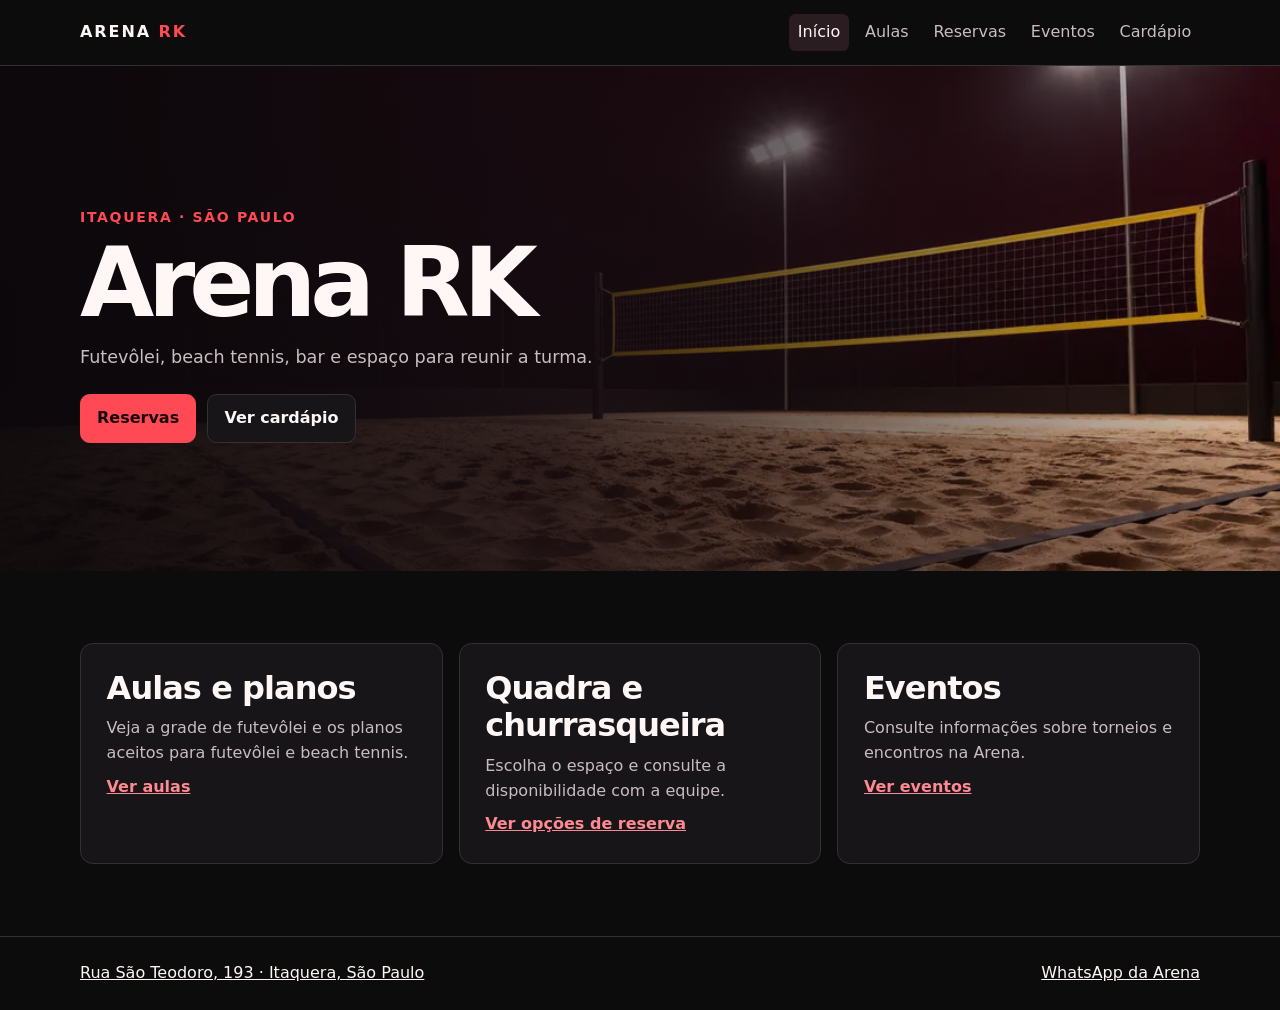
==== arena/index.html @ ce9a0113 "Adiciona site da Arena com aulas, reservas, eventos e cardápio" ====
<!doctype html>
<html lang="pt-BR">
<head>
  <meta charset="utf-8">
  <meta name="viewport" content="width=device-width, initial-scale=1">
  <meta name="theme-color" content="#0d0c0d">
  <title>Início | Arena RK Itaquera</title>
  <link rel="stylesheet" href="../arena/site.css">
</head>
<body>
  <header class="site-header">
    <div class="wrap">
      <a class="wordmark" href="../arena/">ARENA <b>RK</b></a>
      <nav aria-label="Navegação principal">
        <a href="../arena/" aria-current="page">Início</a>
        <a href="../aulas/">Aulas</a>
        <a href="../reservas/">Reservas</a>
        <a href="../eventos/">Eventos</a>
        <a href="../cardapio/">Cardápio</a>
      </nav>
    </div>
  </header>
  <main>
    <section class="hero"><div class="hero-inner"><div class="wrap">
      <p class="eyebrow">Itaquera · São Paulo</p>
      <h1>Arena RK</h1>
      <p>Futevôlei, beach tennis, bar e espaço para reunir a turma.</p>
      <div class="actions"><a class="button primary" href="../reservas/">Reservas</a><a class="button" href="../cardapio/">Ver cardápio</a></div>
    </div></div></section>
    <section class="wrap content grid" aria-label="O que fazer na Arena">
      <article class="panel"><h2>Aulas e planos</h2><p>Veja a grade de futevôlei e os planos aceitos para futevôlei e beach tennis.</p><p><a href="../aulas/">Ver aulas</a></p></article>
      <article class="panel"><h2>Quadra e churrasqueira</h2><p>Escolha o espaço e consulte a disponibilidade com a equipe.</p><p><a href="../reservas/">Ver opções de reserva</a></p></article>
      <article class="panel"><h2>Eventos</h2><p>Consulte informações sobre torneios e encontros na Arena.</p><p><a href="../eventos/">Ver eventos</a></p></article>
    </section>
  </main>
  <footer><div class="wrap"><a href="https://www.google.com/maps/search/?api=1&amp;query=Rua+S%C3%A3o+Teodoro%2C+193%2C+Itaquera%2C+S%C3%A3o+Paulo">Rua São Teodoro, 193 · Itaquera, São Paulo</a><a href="https://wa.me/message/YLUL3SLSPCZ5C1">WhatsApp da Arena</a></div></footer>
</body>
</html>
---- arena/site.css ----
:root {
  color-scheme: dark;
  --bg: #0d0c0d;
  --panel: #171517;
  --line: #343034;
  --text: #fff7f6;
  --muted: #c8bdc1;
  --red: #ff4a56;
  font-family: system-ui, sans-serif;
}
* { box-sizing: border-box; }
body { margin: 0; background: var(--bg); color: var(--text); line-height: 1.55; }
a { color: inherit; }
a:focus-visible { outline: 2px solid var(--red); outline-offset: 4px; }
.wrap { width: min(100% - 2rem, 70rem); margin-inline: auto; }
.site-header { border-bottom: 1px solid var(--line); }
.site-header .wrap { display: flex; align-items: center; justify-content: space-between; gap: .7rem 1rem; flex-wrap: wrap; padding-block: .85rem; }
.wordmark { font-weight: 850; letter-spacing: .12em; text-decoration: none; }
.wordmark b { color: var(--red); }
nav { display: flex; flex-wrap: wrap; gap: .25rem .45rem; }
nav a { padding: .4rem .55rem; color: var(--muted); text-decoration: none; border-radius: .4rem; }
nav a:hover, nav a[aria-current] { color: var(--text); background: #2a1c21; }
.hero { background: #221218 url('../imagens/identidade/quadra-ilustrativa.webp') center / cover; }
.hero-inner { background: linear-gradient(90deg, #0c080bf2 0%, #140b10d9 43%, #130a1026 100%); }
.hero .wrap { min-height: 30rem; padding-block: clamp(4rem, 10vw, 9rem); }
.eyebrow { color: var(--red); font-weight: 750; letter-spacing: .12em; text-transform: uppercase; font-size: .875rem; }
h1, h2, p { margin: 0; }
h1 { font-size: clamp(2.7rem, 8.8vw, 6rem); line-height: 1; letter-spacing: -.065em; }
h2 { font-size: clamp(1.35rem, 3vw, 2rem); line-height: 1.18; letter-spacing: -.03em; }
p { margin-top: .8rem; color: var(--muted); }
.hero p:not(.eyebrow), .intro p { max-width: 42rem; font-size: 1.1rem; }
.hero h1, .intro h1 { margin-top: .45rem; }
.actions { display: flex; flex-wrap: wrap; gap: .7rem; margin-top: 1.4rem; }
.button { display: inline-block; padding: .7rem 1rem; border-radius: .6rem; border: 1px solid var(--line); text-decoration: none; font-weight: 750; background: var(--panel); }
.button:hover { border-color: var(--red); }
.button.primary { background: var(--red); border-color: var(--red); color: #19080c; }
.button.primary:hover { background: #ff7982; }
.content { padding-block: clamp(2.2rem, 7vw, 4.5rem); }
.intro { margin-bottom: 1.8rem; }
.grid { display: grid; grid-template-columns: repeat(auto-fit, minmax(min(100%, 17rem), 1fr)); gap: 1rem; }
.panel { background: var(--panel); border: 1px solid var(--line); border-radius: .8rem; padding: clamp(1rem, 3vw, 1.6rem); }
.panel p { margin-top: .55rem; }
.panel a:not(.button) { color: #ff8992; font-weight: 700; }
.note { margin-top: 1.25rem; }
footer { border-top: 1px solid var(--line); padding-block: 1.5rem; color: var(--muted); }
footer .wrap { display: flex; flex-wrap: wrap; justify-content: space-between; gap: .75rem 2rem; }
footer a { color: var(--text); }
@media (max-width: 600px) {
  .hero .wrap { min-height: 24rem; }
  .hero-inner { background: linear-gradient(90deg, #0c080beb, #140b10a8); }
}
.section-title { margin-bottom: .85rem; }
.panel h3 { margin: 0; font-size: 1.2rem; }
.schedule { padding: 0; margin: .75rem 0 0; list-style: none; }
.schedule li { display: grid; grid-template-columns: 3.8rem 1fr; gap: .65rem; padding: .48rem 0; border-top: 1px solid var(--line); }
.schedule time { color: #ff8992; font-weight: 750; font-variant-numeric: tabular-nums; }
.plans { margin-top: 1.6rem; }
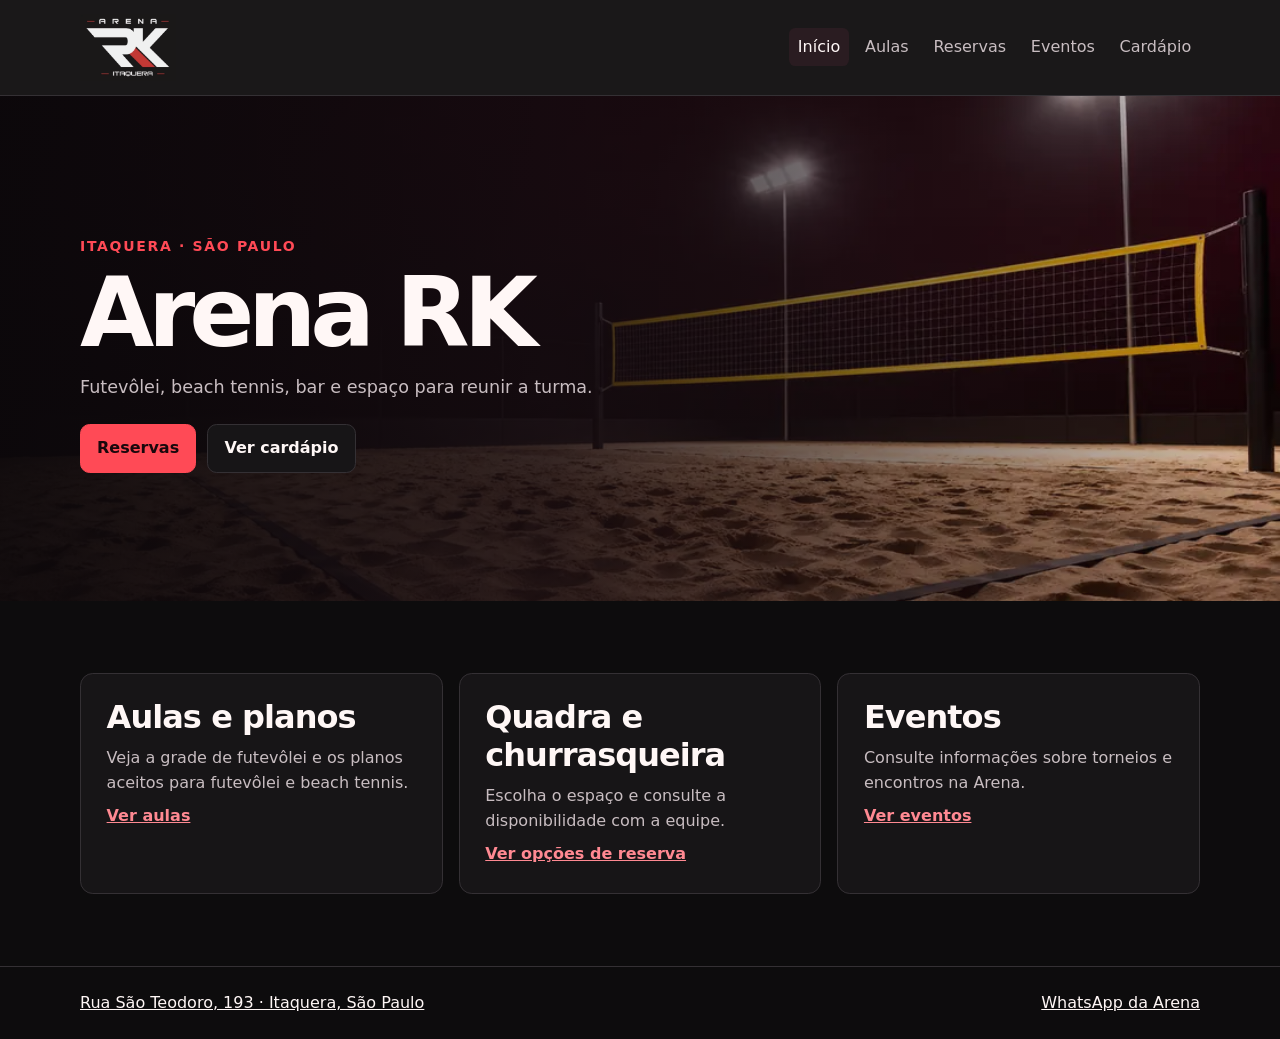
==== commit 1baa48fa: "Aplica as versões oficiais do logo da Arena RK" ====
--- a/arena/index.html
+++ b/arena/index.html
@@ -10,7 +10,7 @@
 <body>
   <header class="site-header">
     <div class="wrap">
-      <a class="wordmark" href="../arena/">ARENA <b>RK</b></a>
+      <a class="wordmark" href="../arena/"><img src="../imagens/identidade/logo-arena-rk-escuro.webp" width="600" height="421" alt="Arena RK Itaquera"></a>
       <nav aria-label="Navegação principal">
         <a href="../arena/" aria-current="page">Início</a>
         <a href="../aulas/">Aulas</a>
--- a/arena/site.css
+++ b/arena/site.css
@@ -13,10 +13,9 @@
 a { color: inherit; }
 a:focus-visible { outline: 2px solid var(--red); outline-offset: 4px; }
 .wrap { width: min(100% - 2rem, 70rem); margin-inline: auto; }
-.site-header { border-bottom: 1px solid var(--line); }
+.site-header { background: #1a1819; border-bottom: 1px solid var(--line); }
 .site-header .wrap { display: flex; align-items: center; justify-content: space-between; gap: .7rem 1rem; flex-wrap: wrap; padding-block: .85rem; }
-.wordmark { font-weight: 850; letter-spacing: .12em; text-decoration: none; }
-.wordmark b { color: var(--red); }
+.wordmark img { display: block; width: 6rem; height: auto; }
 nav { display: flex; flex-wrap: wrap; gap: .25rem .45rem; }
 nav a { padding: .4rem .55rem; color: var(--muted); text-decoration: none; border-radius: .4rem; }
 nav a:hover, nav a[aria-current] { color: var(--text); background: #2a1c21; }
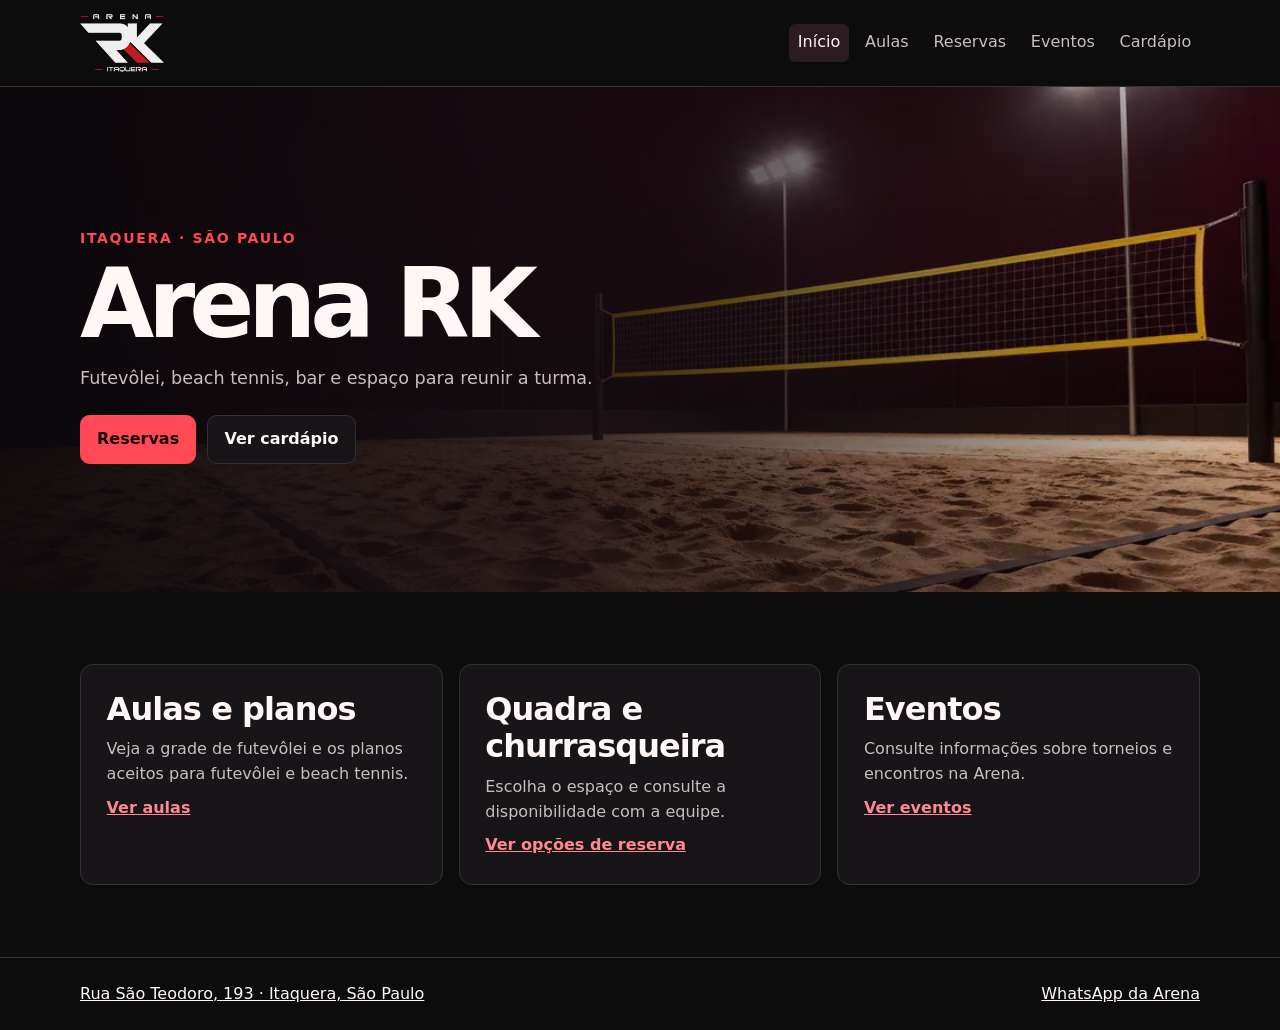
==== commit 67fc9996: "Usa os logos proporcionais com fundo transparente" ====
--- a/arena/index.html
+++ b/arena/index.html
@@ -10,7 +10,7 @@
 <body>
   <header class="site-header">
     <div class="wrap">
-      <a class="wordmark" href="../arena/"><img src="../imagens/identidade/logo-arena-rk-escuro.webp" width="600" height="421" alt="Arena RK Itaquera"></a>
+      <a class="wordmark" href="../arena/"><img src="../imagens/identidade/logo-arena-rk-escuro-transparente.webp" width="600" height="418" alt="Arena RK Itaquera"></a>
       <nav aria-label="Navegação principal">
         <a href="../arena/" aria-current="page">Início</a>
         <a href="../aulas/">Aulas</a>
--- a/arena/site.css
+++ b/arena/site.css
@@ -13,9 +13,9 @@
 a { color: inherit; }
 a:focus-visible { outline: 2px solid var(--red); outline-offset: 4px; }
 .wrap { width: min(100% - 2rem, 70rem); margin-inline: auto; }
-.site-header { background: #1a1819; border-bottom: 1px solid var(--line); }
+.site-header { background: var(--bg); border-bottom: 1px solid var(--line); }
 .site-header .wrap { display: flex; align-items: center; justify-content: space-between; gap: .7rem 1rem; flex-wrap: wrap; padding-block: .85rem; }
-.wordmark img { display: block; width: 6rem; height: auto; }
+.wordmark img { display: block; width: 5.25rem; height: auto; }
 nav { display: flex; flex-wrap: wrap; gap: .25rem .45rem; }
 nav a { padding: .4rem .55rem; color: var(--muted); text-decoration: none; border-radius: .4rem; }
 nav a:hover, nav a[aria-current] { color: var(--text); background: #2a1c21; }
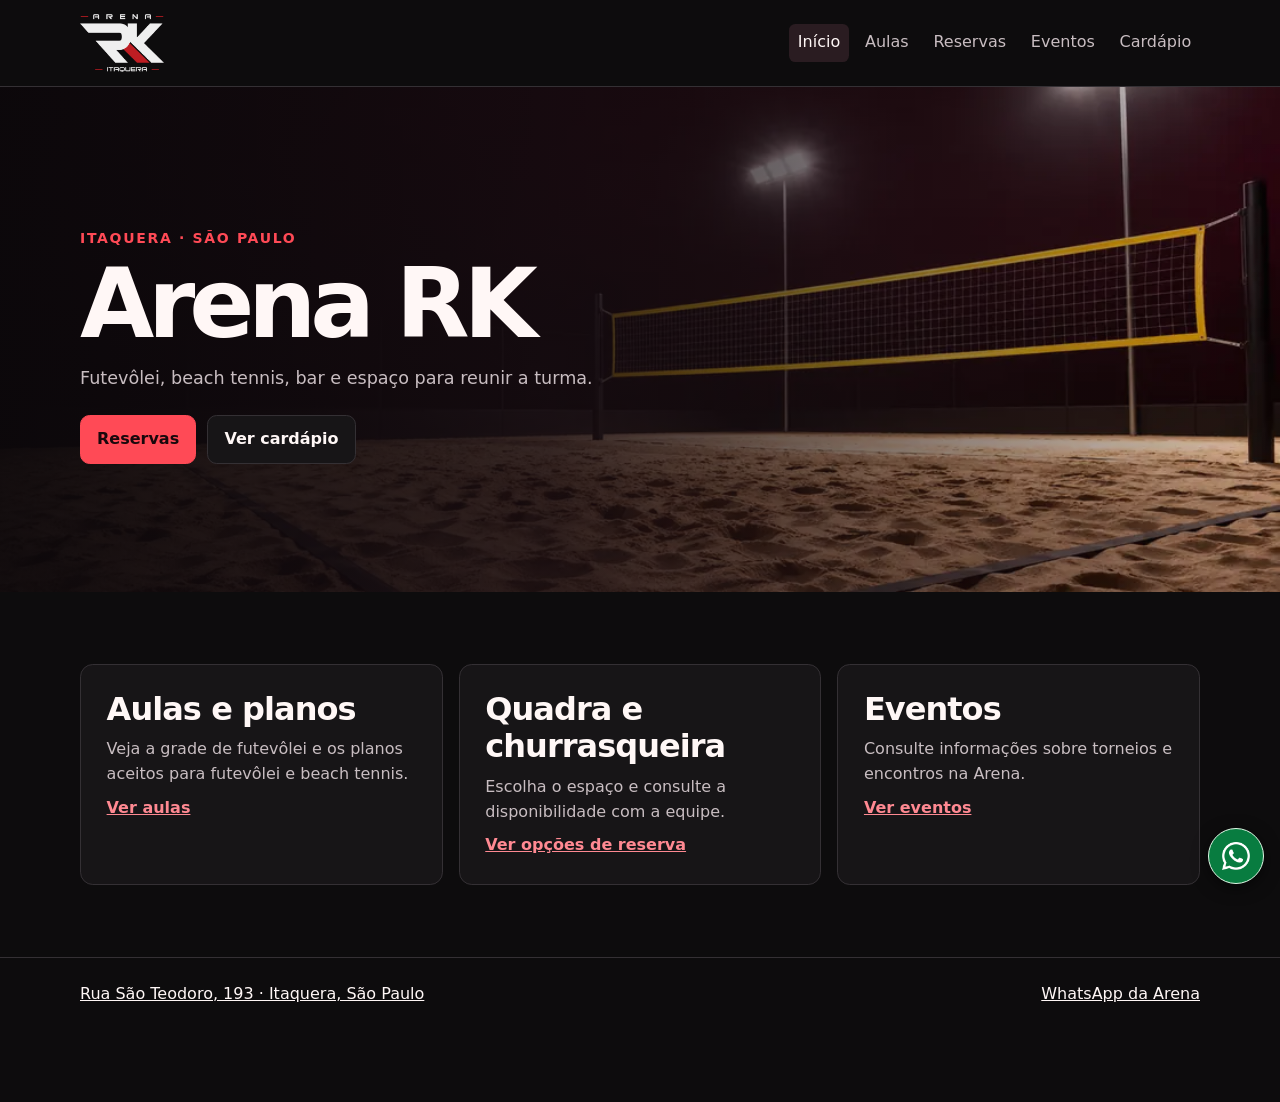
==== commit 6cf09e97: "Adiciona botão flutuante do WhatsApp ao site" ====
--- a/arena/index.html
+++ b/arena/index.html
@@ -6,6 +6,7 @@
   <meta name="theme-color" content="#0d0c0d">
   <title>Início | Arena RK Itaquera</title>
   <link rel="stylesheet" href="../arena/site.css">
+  <link rel="stylesheet" href="../arena/whatsapp.css">
 </head>
 <body>
   <header class="site-header">
@@ -34,5 +35,8 @@
     </section>
   </main>
   <footer><div class="wrap"><a href="https://www.google.com/maps/search/?api=1&amp;query=Rua+S%C3%A3o+Teodoro%2C+193%2C+Itaquera%2C+S%C3%A3o+Paulo">Rua São Teodoro, 193 · Itaquera, São Paulo</a><a href="https://wa.me/message/YLUL3SLSPCZ5C1">WhatsApp da Arena</a></div></footer>
+  <a class="whatsapp-float" href="https://wa.me/message/YLUL3SLSPCZ5C1" aria-label="Falar com a Arena RK pelo WhatsApp">
+    <img src="../imagens/identidade/whatsapp.png" width="96" height="96" alt="">
+  </a>
 </body>
 </html>
--- a/arena/whatsapp.css
+++ b/arena/whatsapp.css
@@ -0,0 +1,18 @@
+.whatsapp-float {
+  position: fixed;
+  z-index: 10;
+  right: max(1rem, env(safe-area-inset-right));
+  bottom: max(1rem, env(safe-area-inset-bottom));
+  display: grid;
+  width: 3.5rem;
+  height: 3.5rem;
+  place-items: center;
+  border-radius: 50%;
+  border: 1px solid #dff8e6;
+  background: #087c40;
+  box-shadow: 0 .25rem 1rem #0008;
+}
+.whatsapp-float img { display: block; width: 1.75rem; height: 1.75rem; }
+.whatsapp-float:hover { background: #066737; }
+.whatsapp-float:focus-visible { outline: 2px solid #fff; outline-offset: 3px; }
+body:has(.whatsapp-float) { padding-bottom: calc(4.5rem + env(safe-area-inset-bottom)); }
